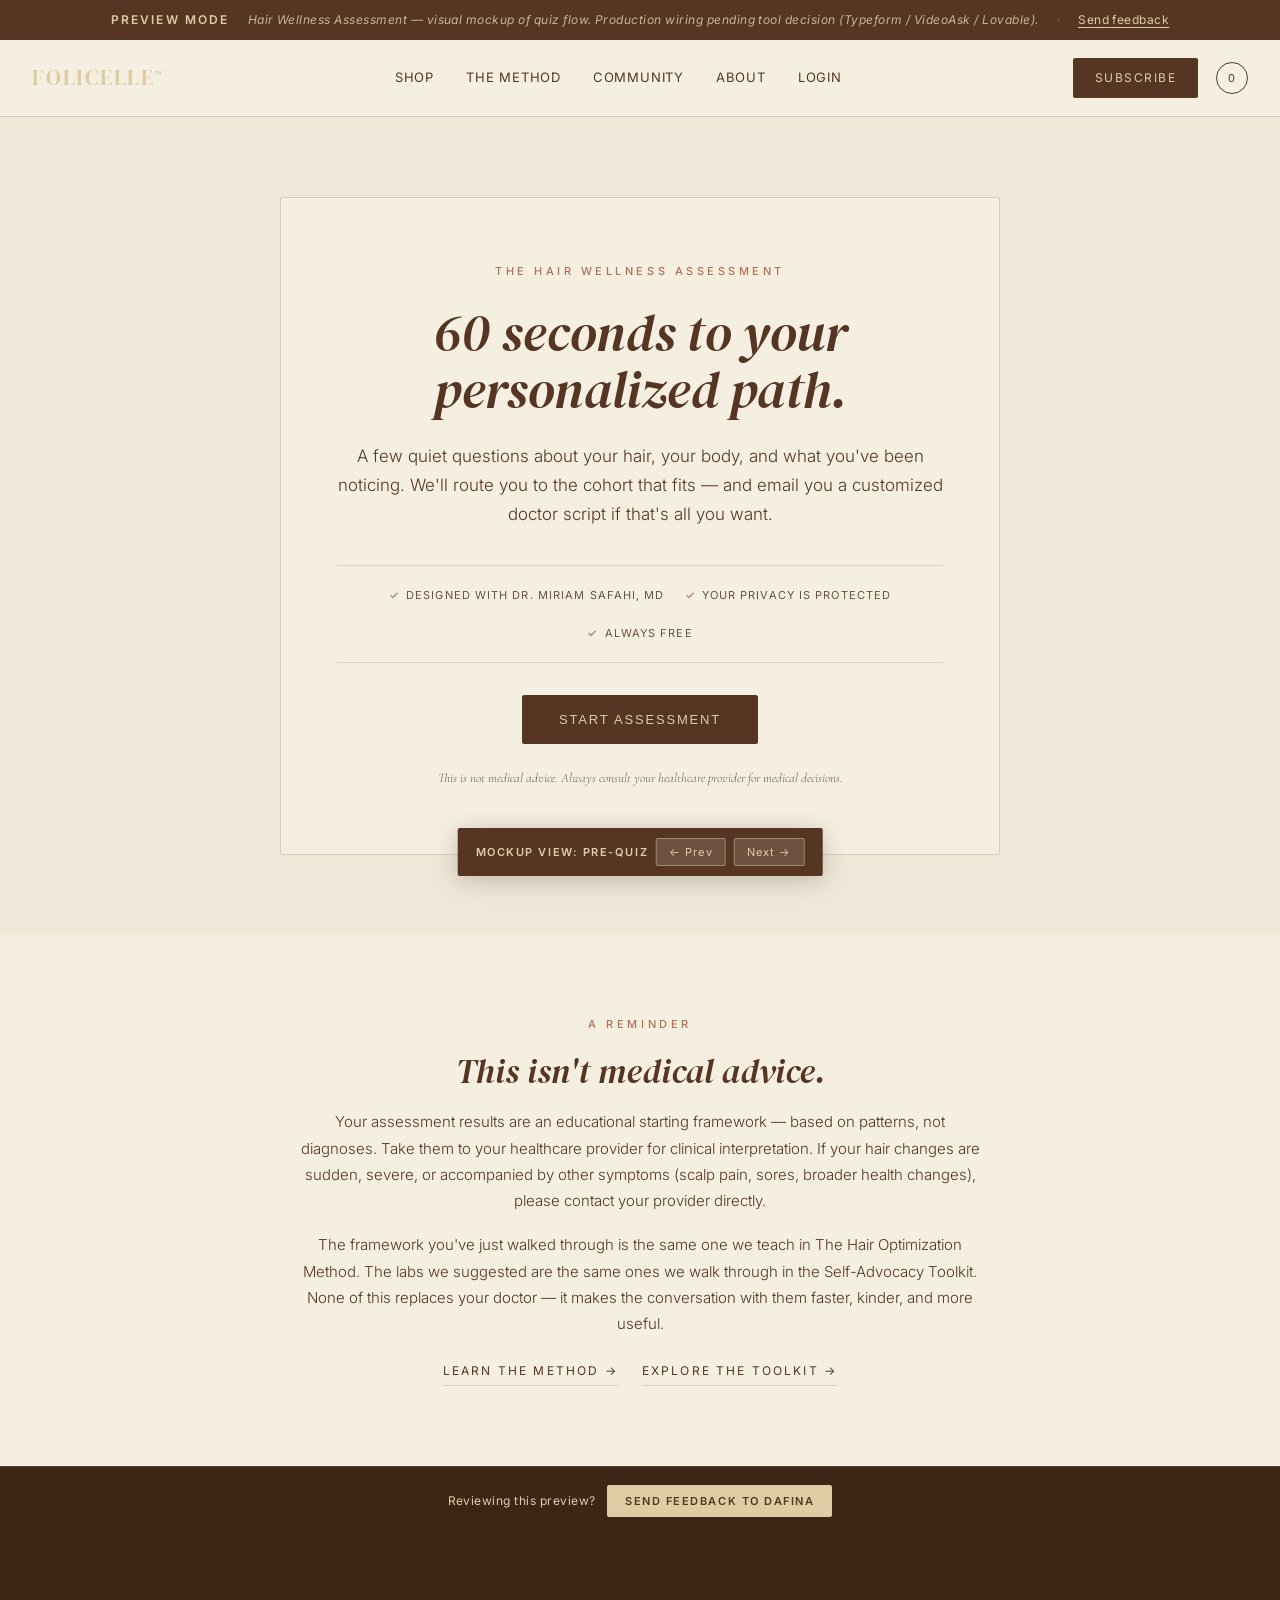
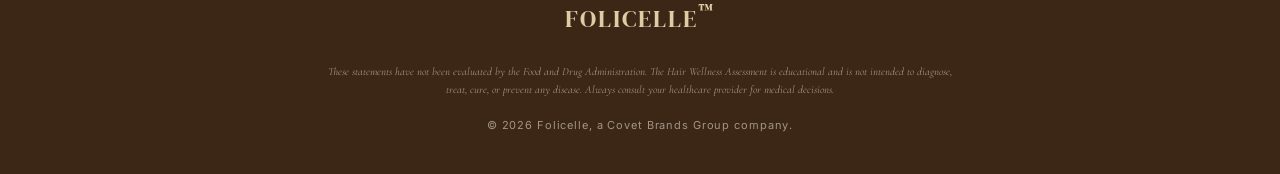
==== assessment/index.html @ e688ecc3 "Add 4 platform pages + wire navigation New pages (subdirectory structure): - /community/ — The Cohor" ====
<!DOCTYPE html>
<html lang="en">
<head>
<meta charset="UTF-8">
<meta name="viewport" content="width=device-width, initial-scale=1.0">
<title>Folicelle — Hair Wellness Assessment</title>
<meta name="description" content="60 seconds to your personalized hair wellness path. Designed with Dr. Miriam Safahi, board-certified dermatologist.">
<meta name="robots" content="noindex, nofollow, noarchive, nosnippet">
<link rel="preconnect" href="https://fonts.googleapis.com">
<link rel="preconnect" href="https://fonts.gstatic.com" crossorigin>
<link href="https://fonts.googleapis.com/css2?family=Cormorant+Garamond:ital,wght@0,300;0,400;0,500;0,600;1,300;1,400;1,500&family=DM+Serif+Display:ital@0;1&family=Inter:wght@300;400;500;600&display=swap" rel="stylesheet">
<link rel="stylesheet" href="../css/prototype.css">
<style>
:root {
  --brown:#563622; --terracotta:#AF7153; --ancestral-gold:#DECCA5;
  --moss-green:#9A9762; --moss-deep:#7E7B4E; --cream:#F5EFE2;
  --cream-soft:#EFE8D8; --gold-light:#ECDFC0; --brown-deep:#3C2616;
  --line:rgba(86,54,34,0.18);
  --display:'DM Serif Display','Canela',Georgia,serif;
  --serif:'Cormorant Garamond','Canela',Georgia,serif;
  --sans:'Inter','Apercu Pro',-apple-system,system-ui,sans-serif;
}
*{box-sizing:border-box;margin:0;padding:0;}
html{scroll-behavior:smooth;}
body{font-family:var(--sans);font-weight:400;font-size:16px;line-height:1.65;color:var(--brown);background:var(--cream);-webkit-font-smoothing:antialiased;}
img{max-width:100%;height:auto;display:block;}
.container{max-width:1280px;margin:0 auto;padding:0 32px;}
.container-narrow{max-width:920px;margin:0 auto;padding:0 32px;}

.nav{position:sticky;top:0;z-index:100;background:var(--cream);border-bottom:1px solid var(--line);padding:18px 0;}
.nav-inner{display:flex;align-items:center;justify-content:space-between;max-width:1280px;margin:0 auto;padding:0 32px;}
.nav-wordmark{font-family:var(--display);font-size:22px;letter-spacing:0.08em;color:var(--ancestral-gold);text-transform:uppercase;text-decoration:none;}
.nav-wordmark sup{font-size:9px;vertical-align:super;}
.nav-links{display:flex;gap:32px;}
.nav-links a{color:var(--brown);text-decoration:none;font-size:13px;letter-spacing:0.06em;text-transform:uppercase;}
.nav-links a:hover{color:var(--terracotta);}
.nav-right{display:flex;gap:18px;align-items:center;}
.nav-cta{background:var(--brown);color:var(--ancestral-gold);padding:10px 22px;border-radius:2px;font-size:12px;letter-spacing:0.12em;text-transform:uppercase;text-decoration:none;}
.nav-cta:hover{background:var(--terracotta);}
.nav-cart{width:32px;height:32px;border:1px solid var(--brown);border-radius:50%;display:flex;align-items:center;justify-content:center;font-size:11px;color:var(--brown);text-decoration:none;}
@media (max-width:880px){.nav-links{display:none;}}

.btn-primary{background:var(--brown);color:var(--ancestral-gold);padding:16px 36px;border-radius:2px;font-size:13px;letter-spacing:0.14em;text-transform:uppercase;text-decoration:none;font-weight:500;transition:all 0.25s;display:inline-block;border:1px solid var(--brown);cursor:pointer;}
.btn-primary:hover{background:var(--terracotta);border-color:var(--terracotta);}
.btn-primary:disabled{opacity:0.4;cursor:not-allowed;background:var(--brown);}
.btn-secondary{background:transparent;color:var(--brown);padding:16px 30px;border-radius:2px;font-size:13px;letter-spacing:0.14em;text-transform:uppercase;text-decoration:none;font-weight:500;border:1px solid var(--brown);transition:all 0.25s;display:inline-block;cursor:pointer;}
.btn-secondary:hover{background:var(--brown);color:var(--ancestral-gold);}

/* MOCKUP NOTE */
.mockup-note-pill{background:rgba(175,113,83,0.12);border:1px dashed var(--terracotta);padding:10px 16px;font-family:var(--sans);font-size:11px;letter-spacing:0.12em;text-transform:uppercase;color:var(--terracotta);text-align:center;margin:24px auto;max-width:680px;border-radius:2px;}

/* PRE-QUIZ LANDING */
.intro{
  min-height:calc(100vh - 200px);
  background:var(--cream-soft);
  display:flex;align-items:center;justify-content:center;
  padding:80px 32px;
}
.intro-card{
  max-width:720px;text-align:center;
  background:var(--cream);
  border:1px solid var(--line);
  padding:64px 56px;
  border-radius:2px;
}
.intro-eyebrow{font-family:var(--sans);font-size:11px;letter-spacing:0.32em;text-transform:uppercase;color:var(--terracotta);font-weight:500;margin-bottom:24px;}
.intro-headline{font-family:var(--display);font-style:italic;font-size:clamp(34px,4.5vw,52px);line-height:1.1;color:var(--brown);margin-bottom:24px;font-weight:400;}
.intro-sub{font-size:17px;line-height:1.7;color:var(--brown);font-weight:300;margin-bottom:36px;}
.intro-trust{display:flex;gap:20px;justify-content:center;flex-wrap:wrap;margin:32px 0;padding:20px 0;border-top:1px solid var(--line);border-bottom:1px solid var(--line);font-family:var(--sans);font-size:11px;letter-spacing:0.1em;color:var(--brown);opacity:0.85;text-transform:uppercase;}
.intro-trust span{display:flex;align-items:center;gap:6px;}
.intro-trust span::before{content:"✓";color:var(--terracotta);font-weight:600;}
.intro-disclaimer{font-family:var(--serif);font-style:italic;font-size:13px;color:var(--brown);opacity:0.7;margin-top:24px;}
@media (max-width:720px){.intro-card{padding:48px 28px;}}

/* QUIZ — STATES */
.quiz{background:var(--cream-soft);min-height:100vh;padding:60px 32px;display:none;}
.quiz.active{display:flex;align-items:flex-start;justify-content:center;}
.quiz-card{
  max-width:780px;width:100%;
  background:var(--cream);
  border:1px solid var(--line);
  padding:48px 56px;
  border-radius:2px;
}
.quiz-progress{display:flex;justify-content:space-between;align-items:center;margin-bottom:36px;font-family:var(--sans);font-size:11px;letter-spacing:0.18em;text-transform:uppercase;color:var(--brown);opacity:0.75;}
.quiz-progress-bar{flex:1;margin:0 16px;height:2px;background:var(--line);position:relative;}
.quiz-progress-fill{position:absolute;left:0;top:0;bottom:0;background:var(--terracotta);transition:width 0.4s ease;}
.quiz-question{font-family:var(--display);font-style:italic;font-size:clamp(24px,3vw,32px);line-height:1.25;color:var(--brown);margin-bottom:32px;font-weight:400;}
.quiz-helper{font-family:var(--serif);font-style:italic;font-size:14px;color:var(--brown);opacity:0.7;margin-top:-20px;margin-bottom:32px;}
.quiz-options{display:flex;flex-direction:column;gap:10px;margin-bottom:36px;}
.quiz-option{display:flex;align-items:flex-start;gap:14px;padding:16px 20px;border:1px solid var(--line);border-radius:2px;cursor:pointer;transition:all 0.2s;background:var(--cream-soft);font-size:15px;line-height:1.5;color:var(--brown);font-weight:400;}
.quiz-option:hover{border-color:var(--brown);background:var(--cream);}
.quiz-option.selected{border:2px solid var(--brown);background:var(--cream);font-weight:500;padding:15px 19px;}
.quiz-option-marker{width:18px;height:18px;border:1px solid var(--brown);flex-shrink:0;margin-top:3px;border-radius:50%;position:relative;}
.quiz-option.multi .quiz-option-marker{border-radius:2px;}
.quiz-option.selected .quiz-option-marker::after{content:"";position:absolute;inset:3px;background:var(--brown);border-radius:50%;}
.quiz-option.multi.selected .quiz-option-marker::after{border-radius:1px;}
.quiz-actions{display:flex;justify-content:space-between;gap:16px;}
.quiz-input-row{display:flex;flex-direction:column;gap:14px;margin-bottom:24px;}
.quiz-input{padding:14px 18px;border:1px solid var(--line);background:var(--cream-soft);font-family:var(--sans);font-size:15px;color:var(--brown);border-radius:2px;}
.quiz-input:focus{outline:none;border-color:var(--brown);background:var(--cream);}
.quiz-checkbox{display:flex;align-items:flex-start;gap:10px;font-family:var(--serif);font-style:italic;font-size:14px;color:var(--brown);opacity:0.85;}
.quiz-privacy{font-family:var(--serif);font-style:italic;font-size:13px;color:var(--brown);opacity:0.7;text-align:center;margin-top:24px;}
@media (max-width:720px){.quiz-card{padding:36px 28px;}.quiz-actions{flex-direction:column-reverse;}.quiz-actions .btn-primary,.quiz-actions .btn-secondary{width:100%;text-align:center;}}

/* QUIZ STATE NAV CONTROLS — for mockup, show all states stacked */
.state-nav{position:fixed;bottom:24px;left:50%;transform:translateX(-50%);background:var(--brown);color:var(--ancestral-gold);padding:10px 18px;border-radius:2px;font-family:var(--sans);font-size:11px;letter-spacing:0.14em;text-transform:uppercase;z-index:300;display:flex;gap:8px;align-items:center;box-shadow:0 4px 24px rgba(60,38,22,0.25);}
.state-nav button{background:rgba(245,239,226,0.15);border:1px solid rgba(245,239,226,0.35);color:var(--ancestral-gold);font-family:var(--sans);font-size:11px;letter-spacing:0.1em;padding:6px 12px;cursor:pointer;border-radius:2px;}
.state-nav button:hover{background:var(--ancestral-gold);color:var(--brown);}
.state-nav .state-label{font-weight:600;}

/* RESULTS STATE */
.results{background:var(--cream-soft);min-height:100vh;padding:80px 32px;display:none;}
.results.active{display:block;}
.results-inner{max-width:920px;margin:0 auto;}
.results-eyebrow{font-family:var(--sans);font-size:11px;letter-spacing:0.32em;text-transform:uppercase;color:var(--terracotta);font-weight:500;margin-bottom:24px;text-align:center;}
.results-greeting{font-family:var(--display);font-style:italic;font-size:clamp(34px,4.5vw,52px);line-height:1.1;color:var(--brown);text-align:center;margin-bottom:24px;font-weight:400;}
.results-intro{font-size:17px;line-height:1.7;color:var(--brown);font-weight:300;text-align:center;margin-bottom:48px;max-width:680px;margin-left:auto;margin-right:auto;}

.results-section{background:var(--cream);border:1px solid var(--line);padding:36px 40px;margin-bottom:24px;border-radius:2px;}
.results-section-label{font-family:var(--sans);font-size:11px;letter-spacing:0.24em;text-transform:uppercase;color:var(--terracotta);font-weight:500;margin-bottom:14px;}
.results-contributors{display:flex;flex-direction:column;gap:14px;}
.contributor-row{display:flex;justify-content:space-between;align-items:center;padding:14px 0;border-bottom:1px dashed var(--line);}
.contributor-row:last-child{border-bottom:none;}
.contributor-name{font-family:var(--display);font-size:18px;color:var(--brown);font-weight:400;}
.contributor-rank{font-family:var(--serif);font-style:italic;font-size:14px;color:var(--brown);opacity:0.75;}
.contributor-bar{flex:1;height:4px;background:var(--line);margin:0 24px;position:relative;border-radius:2px;}
.contributor-fill{position:absolute;left:0;top:0;bottom:0;background:var(--terracotta);border-radius:2px;}

.results-cohort{background:var(--moss-green);color:var(--cream);text-align:center;padding:40px;}
.results-cohort .results-section-label{color:var(--ancestral-gold);}
.results-cohort h3{font-family:var(--display);font-style:italic;font-size:clamp(28px,3.2vw,40px);color:var(--cream);margin-bottom:12px;font-weight:400;}
.results-cohort p{font-size:15px;line-height:1.7;color:var(--cream);opacity:0.95;font-weight:300;max-width:520px;margin:0 auto;}

.results-protocol h3{font-family:var(--display);font-size:24px;color:var(--brown);margin-bottom:8px;font-weight:400;}
.results-protocol p{font-size:15px;line-height:1.7;color:var(--brown);font-weight:300;margin-bottom:14px;}
.results-labs{margin-top:18px;padding-top:18px;border-top:1px solid var(--line);}
.results-labs ul{list-style:none;}
.results-labs li{padding:8px 0;font-size:14px;color:var(--brown);font-weight:300;display:flex;gap:14px;align-items:flex-start;}
.results-labs li::before{content:"—";color:var(--terracotta);font-weight:500;flex-shrink:0;}

.results-ctas{display:grid;grid-template-columns:1fr 1fr 1fr;gap:14px;margin-top:32px;}
.results-cta-card{background:var(--cream);border:1px solid var(--line);padding:28px 24px;text-align:center;border-radius:2px;display:flex;flex-direction:column;}
.results-cta-card.featured{background:var(--brown);color:var(--ancestral-gold);}
.results-cta-card.featured h4,
.results-cta-card.featured p{color:var(--ancestral-gold);}
.results-cta-card.featured .results-cta-btn{border-color:var(--ancestral-gold);color:var(--ancestral-gold);}
.results-cta-card.featured .results-cta-btn:hover{background:var(--ancestral-gold);color:var(--brown);}
.results-cta-card h4{font-family:var(--display);font-size:18px;color:var(--brown);margin-bottom:8px;font-weight:400;line-height:1.2;}
.results-cta-card p{font-family:var(--serif);font-style:italic;font-size:13px;color:var(--brown);opacity:0.85;line-height:1.5;flex-grow:1;margin-bottom:18px;}
.results-cta-btn{display:inline-block;font-size:11px;letter-spacing:0.14em;text-transform:uppercase;text-decoration:none;padding:11px 18px;border:1px solid var(--brown);color:var(--brown);font-weight:500;transition:all 0.25s;}
.results-cta-btn:hover{background:var(--brown);color:var(--ancestral-gold);}
@media (max-width:880px){.results-ctas{grid-template-columns:1fr;}}

/* TRUST/EDUCATION FOOTER */
.below-fold{background:var(--cream);padding:80px 32px;text-align:center;}
.below-fold-inner{max-width:680px;margin:0 auto;}
.below-fold .section-eyebrow{font-family:var(--sans);font-size:11px;letter-spacing:0.32em;text-transform:uppercase;color:var(--terracotta);font-weight:500;margin-bottom:18px;}
.below-fold h3{font-family:var(--display);font-style:italic;font-size:clamp(24px,2.8vw,34px);color:var(--brown);margin-bottom:18px;font-weight:400;line-height:1.2;}
.below-fold p{font-size:15px;line-height:1.75;color:var(--brown);font-weight:300;margin-bottom:18px;}
.below-fold-links{display:flex;gap:24px;justify-content:center;margin-top:24px;flex-wrap:wrap;}
.below-fold-links a{font-size:12px;letter-spacing:0.18em;text-transform:uppercase;color:var(--brown);text-decoration:none;border-bottom:1px solid var(--line);padding-bottom:4px;}
.below-fold-links a:hover{color:var(--terracotta);border-color:var(--terracotta);}

/* FOOTER */
.footer{background:var(--brown-deep);color:var(--cream);padding:60px 0 40px;text-align:center;}
.footer-wordmark{font-family:var(--display);font-size:24px;letter-spacing:0.08em;color:var(--ancestral-gold);text-transform:uppercase;text-decoration:none;}
.footer-disclaimer{font-family:var(--serif);font-style:italic;font-size:11px;line-height:1.6;color:var(--cream);opacity:0.55;max-width:700px;margin:24px auto 0;padding:0 32px;}
.footer-meta{font-family:var(--sans);font-size:11px;letter-spacing:0.08em;color:var(--cream);opacity:0.55;margin-top:18px;}

/* All quiz states render but only one visible at a time */
[data-state]{display:none;}
[data-state].active{display:flex;}
</style>
</head>
<body>

<div class="preview-banner">
  <strong>Preview Mode</strong>
  <em>Hair Wellness Assessment — visual mockup of quiz flow. Production wiring pending tool decision (Typeform / VideoAsk / Lovable).</em>
  <span class="pb-divider">·</span>
  <a href="mailto:dafina@covetandmane.com?subject=Folicelle%20Preview%20Feedback%20%E2%80%94%20Assessment&body=Page%3A%20Assessment%0A%0AYour%20feedback%3A%0A">Send feedback</a>
</div>

<nav class="nav">
  <div class="nav-inner">
    <a href="../index.html" class="nav-wordmark">FOLICELLE<sup>™</sup></a>
    <div class="nav-links">
      <a href="../product/foundation.html">Shop</a>
      <a href="../method.html">The Method</a>
      <a href="../community/">Community</a>
      <a href="../coming-soon.html">About</a>
      <a href="../coming-soon.html">Login</a>
    </div>
    <button class="nav-hamburger" aria-label="Open menu"><span></span><span></span><span></span></button>
    <div class="nav-right">
      <a href="../product/foundation.html" class="nav-cta">Subscribe</a>
      <a href="../coming-soon.html" class="nav-cart">0</a>
    </div>
  </div>
</nav>

<div class="mobile-menu-overlay"></div>
<div class="mobile-menu" role="navigation" aria-label="Mobile menu">
  <button class="mobile-menu-close" aria-label="Close menu">×</button>
  <a href="../product/foundation.html">Shop</a>
  <a href="../method.html">The Method</a>
  <a href="../community/">Community</a>
  <a href="../toolkit/">Toolkit</a>
  <a href="../care-network/">Care Network</a>
  <a href="../coming-soon.html">About</a>
  <a href="../coming-soon.html">Login</a>
  <a href="../product/foundation.html" class="mobile-menu-cta">Subscribe</a>
</div>

<!-- STATE 0: PRE-QUIZ LANDING -->
<section class="intro active" data-state="0">
  <div class="intro-card">
    <div class="intro-eyebrow">The Hair Wellness Assessment</div>
    <h1 class="intro-headline">60 seconds to your<br>personalized path.</h1>
    <p class="intro-sub">
      A few quiet questions about your hair, your body, and what you've been noticing. We'll route you to the cohort that fits — and email you a customized doctor script if that's all you want.
    </p>
    <div class="intro-trust">
      <span>Designed with Dr. Miriam Safahi, MD</span>
      <span>Your privacy is protected</span>
      <span>Always free</span>
    </div>
    <button class="btn-primary" onclick="goToState(1)">Start Assessment</button>
    <p class="intro-disclaimer">
      This is not medical advice. Always consult your healthcare provider for medical decisions.
    </p>
  </div>
</section>

<!-- QUIZ STATES 1–8 -->
<section class="quiz" data-state="1">
  <div class="quiz-card">
    <div class="quiz-progress">
      <span>Question 1 of 8</span>
      <div class="quiz-progress-bar"><div class="quiz-progress-fill" style="width:12.5%;"></div></div>
      <span>Multi-select</span>
    </div>
    <h2 class="quiz-question">What concerns you most about your hair right now?</h2>
    <p class="quiz-helper">Select all that apply.</p>
    <div class="quiz-options">
      <label class="quiz-option multi"><span class="quiz-option-marker"></span>Shedding more than usual</label>
      <label class="quiz-option multi"><span class="quiz-option-marker"></span>Thinner overall density</label>
      <label class="quiz-option multi"><span class="quiz-option-marker"></span>Slow growth</label>
      <label class="quiz-option multi"><span class="quiz-option-marker"></span>Breakage</label>
      <label class="quiz-option multi"><span class="quiz-option-marker"></span>Graying</label>
      <label class="quiz-option multi"><span class="quiz-option-marker"></span>Texture change</label>
      <label class="quiz-option multi"><span class="quiz-option-marker"></span>All of the above</label>
    </div>
    <div class="quiz-actions">
      <button class="btn-secondary" onclick="goToState(0)">← Back</button>
      <button class="btn-primary" onclick="goToState(2)">Next →</button>
    </div>
  </div>
</section>

<section class="quiz" data-state="2">
  <div class="quiz-card">
    <div class="quiz-progress">
      <span>Question 2 of 8</span>
      <div class="quiz-progress-bar"><div class="quiz-progress-fill" style="width:25%;"></div></div>
      <span>Single-select</span>
    </div>
    <h2 class="quiz-question">When did you first notice these changes?</h2>
    <div class="quiz-options">
      <label class="quiz-option"><span class="quiz-option-marker"></span>Last few weeks</label>
      <label class="quiz-option"><span class="quiz-option-marker"></span>Last few months</label>
      <label class="quiz-option"><span class="quiz-option-marker"></span>6 months to 1 year</label>
      <label class="quiz-option"><span class="quiz-option-marker"></span>1–2 years</label>
      <label class="quiz-option"><span class="quiz-option-marker"></span>More than 2 years</label>
    </div>
    <div class="quiz-actions">
      <button class="btn-secondary" onclick="goToState(1)">← Back</button>
      <button class="btn-primary" onclick="goToState(3)">Next →</button>
    </div>
  </div>
</section>

<section class="quiz" data-state="3">
  <div class="quiz-card">
    <div class="quiz-progress">
      <span>Question 3 of 8</span>
      <div class="quiz-progress-bar"><div class="quiz-progress-fill" style="width:37.5%;"></div></div>
      <span>Multi-select</span>
    </div>
    <h2 class="quiz-question">Are any of these life events recent for you?</h2>
    <p class="quiz-helper">Select all that apply.</p>
    <div class="quiz-options">
      <label class="quiz-option multi"><span class="quiz-option-marker"></span>Postpartum (within last 18 months)</label>
      <label class="quiz-option multi"><span class="quiz-option-marker"></span>Started or am on a GLP-1 medication (Ozempic, Wegovy, Zepbound, Mounjaro)</label>
      <label class="quiz-option multi"><span class="quiz-option-marker"></span>Started, stopped, or changed hormonal medication (HRT, birth control)</label>
      <label class="quiz-option multi"><span class="quiz-option-marker"></span>Significant weight loss</label>
      <label class="quiz-option multi"><span class="quiz-option-marker"></span>Major life stress event</label>
      <label class="quiz-option multi"><span class="quiz-option-marker"></span>Diagnosed thyroid or hormonal condition</label>
      <label class="quiz-option multi"><span class="quiz-option-marker"></span>None of the above</label>
    </div>
    <div class="quiz-actions">
      <button class="btn-secondary" onclick="goToState(2)">← Back</button>
      <button class="btn-primary" onclick="goToState(4)">Next →</button>
    </div>
  </div>
</section>

<section class="quiz" data-state="4">
  <div class="quiz-card">
    <div class="quiz-progress">
      <span>Question 4 of 8</span>
      <div class="quiz-progress-bar"><div class="quiz-progress-fill" style="width:50%;"></div></div>
      <span>Single-select</span>
    </div>
    <h2 class="quiz-question">How would you describe your typical sleep?</h2>
    <div class="quiz-options">
      <label class="quiz-option"><span class="quiz-option-marker"></span>Rarely sleep well — 5 hours or less most nights</label>
      <label class="quiz-option"><span class="quiz-option-marker"></span>Sleep is interrupted, often broken</label>
      <label class="quiz-option"><span class="quiz-option-marker"></span>Mostly okay, occasional rough nights</label>
      <label class="quiz-option"><span class="quiz-option-marker"></span>Sleep well most nights</label>
      <label class="quiz-option"><span class="quiz-option-marker"></span>Sleep deeply and consistently</label>
    </div>
    <div class="quiz-actions">
      <button class="btn-secondary" onclick="goToState(3)">← Back</button>
      <button class="btn-primary" onclick="goToState(5)">Next →</button>
    </div>
  </div>
</section>

<section class="quiz" data-state="5">
  <div class="quiz-card">
    <div class="quiz-progress">
      <span>Question 5 of 8</span>
      <div class="quiz-progress-bar"><div class="quiz-progress-fill" style="width:62.5%;"></div></div>
      <span>Multi-select</span>
    </div>
    <h2 class="quiz-question">Have you had any of these labs tested in the last 12 months?</h2>
    <p class="quiz-helper">Select all that apply.</p>
    <div class="quiz-options">
      <label class="quiz-option multi"><span class="quiz-option-marker"></span>Ferritin</label>
      <label class="quiz-option multi"><span class="quiz-option-marker"></span>Full thyroid panel (TSH, free T3, free T4)</label>
      <label class="quiz-option multi"><span class="quiz-option-marker"></span>Vitamin D</label>
      <label class="quiz-option multi"><span class="quiz-option-marker"></span>Vitamin B12</label>
      <label class="quiz-option multi"><span class="quiz-option-marker"></span>Hormone panel</label>
      <label class="quiz-option multi"><span class="quiz-option-marker"></span>I haven't had recent labs</label>
    </div>
    <div class="quiz-actions">
      <button class="btn-secondary" onclick="goToState(4)">← Back</button>
      <button class="btn-primary" onclick="goToState(6)">Next →</button>
    </div>
  </div>
</section>

<section class="quiz" data-state="6">
  <div class="quiz-card">
    <div class="quiz-progress">
      <span>Question 6 of 8</span>
      <div class="quiz-progress-bar"><div class="quiz-progress-fill" style="width:75%;"></div></div>
      <span>Single-select</span>
    </div>
    <h2 class="quiz-question">What's your current relationship with hair supplements?</h2>
    <div class="quiz-options">
      <label class="quiz-option"><span class="quiz-option-marker"></span>Never tried any</label>
      <label class="quiz-option"><span class="quiz-option-marker"></span>Tried biotin or generic, didn't help</label>
      <label class="quiz-option"><span class="quiz-option-marker"></span>Currently using Nutrafol or similar</label>
      <label class="quiz-option"><span class="quiz-option-marker"></span>Currently using something else</label>
      <label class="quiz-option"><span class="quiz-option-marker"></span>Open to trying</label>
    </div>
    <div class="quiz-actions">
      <button class="btn-secondary" onclick="goToState(5)">← Back</button>
      <button class="btn-primary" onclick="goToState(7)">Next →</button>
    </div>
  </div>
</section>

<section class="quiz" data-state="7">
  <div class="quiz-card">
    <div class="quiz-progress">
      <span>Question 7 of 8</span>
      <div class="quiz-progress-bar"><div class="quiz-progress-fill" style="width:87.5%;"></div></div>
      <span>Multi-select</span>
    </div>
    <h2 class="quiz-question">What feels most important to you in a hair wellness approach?</h2>
    <p class="quiz-helper">Select all that apply.</p>
    <div class="quiz-options">
      <label class="quiz-option multi"><span class="quiz-option-marker"></span>Backed by medical expertise</label>
      <label class="quiz-option multi"><span class="quiz-option-marker"></span>Educational, helps me understand my body</label>
      <label class="quiz-option multi"><span class="quiz-option-marker"></span>Built on natural and time-tested ingredients</label>
      <label class="quiz-option multi"><span class="quiz-option-marker"></span>Visible results within a reasonable timeline</label>
      <label class="quiz-option multi"><span class="quiz-option-marker"></span>Fits my lifestyle and budget</label>
    </div>
    <div class="quiz-actions">
      <button class="btn-secondary" onclick="goToState(6)">← Back</button>
      <button class="btn-primary" onclick="goToState(8)">Next →</button>
    </div>
  </div>
</section>

<section class="quiz" data-state="8">
  <div class="quiz-card">
    <div class="quiz-progress">
      <span>Question 8 of 8</span>
      <div class="quiz-progress-bar"><div class="quiz-progress-fill" style="width:100%;"></div></div>
      <span>Final step</span>
    </div>
    <h2 class="quiz-question">Where should we send your results?</h2>
    <p class="quiz-helper">Your results stay private. We never share your information.</p>
    <div class="quiz-input-row">
      <input type="text" class="quiz-input" placeholder="First name" />
      <input type="email" class="quiz-input" placeholder="Email address" />
      <label class="quiz-checkbox">
        <input type="checkbox" style="margin-top:3px;">
        I'd like to receive Folicelle updates (occasional, opt-out anytime)
      </label>
    </div>
    <div class="quiz-actions">
      <button class="btn-secondary" onclick="goToState(7)">← Back</button>
      <button class="btn-primary" onclick="goToState('results')">See My Results →</button>
    </div>
    <p class="quiz-privacy">
      Your privacy is protected. We never share your answers. <br>
      <span style="opacity:0.85;">This assessment is educational and not a medical diagnosis.</span>
    </p>
  </div>
</section>

<!-- RESULTS STATE -->
<section class="results" data-state="results">
  <div class="results-inner">
    <div class="results-eyebrow">Your personalized results</div>
    <h2 class="results-greeting">Here's what we'd suggest, [Name].</h2>
    <p class="results-intro">
      Based on what you told us, here's the path that fits where you are. This is a starting framework, not a diagnosis. Pair it with your healthcare provider's input.
    </p>

    <div class="mockup-note-pill">
      [Logic placeholder — final scoring rules to be designed with the chosen quiz tool]
    </div>

    <div class="results-section">
      <div class="results-section-label">Your likely contributors</div>
      <div class="results-contributors">
        <div class="contributor-row">
          <div class="contributor-name">Hormonal layer</div>
          <div class="contributor-bar"><div class="contributor-fill" style="width:78%;"></div></div>
          <div class="contributor-rank">High signal</div>
        </div>
        <div class="contributor-row">
          <div class="contributor-name">Nutritional layer</div>
          <div class="contributor-bar"><div class="contributor-fill" style="width:62%;"></div></div>
          <div class="contributor-rank">Moderate signal</div>
        </div>
        <div class="contributor-row">
          <div class="contributor-name">Stress &amp; sleep</div>
          <div class="contributor-bar"><div class="contributor-fill" style="width:48%;"></div></div>
          <div class="contributor-rank">Some signal</div>
        </div>
      </div>
    </div>

    <div class="results-section results-cohort">
      <div class="results-section-label">Your cohort match</div>
      <h3>The Perimenopause Path</h3>
      <p>You'll join women navigating the same hormonal shifts. Active threads, monthly Safahi office hours, founder presence weekly for the first 90 days.</p>
    </div>

    <div class="results-section results-protocol">
      <div class="results-section-label">Your recommended starting protocol</div>
      <h3>Folicelle Foundation · 90-day prepaid</h3>
      <p>Two gummies daily, with a meal. Includes Dr. Safahi's Hair Wellness Protocol PDF. Three to six months for the rhythm to show.</p>
      <div class="results-labs">
        <div class="results-section-label">Suggested labs to discuss with your doctor</div>
        <ul>
          <li>Ferritin — context: common contributor in women with hair changes</li>
          <li>Full thyroid panel (TSH, free T3, free T4) — context: TSH alone often misses subclinical patterns</li>
          <li>Sex hormone panel — context: relevant given peri-menopausal stage</li>
          <li>Vitamin D, 25-hydroxy — context: low D correlates with hair quality</li>
        </ul>
      </div>
    </div>

    <div class="results-ctas">
      <div class="results-cta-card featured">
        <h4>Start the Ritual</h4>
        <p>Folicelle Foundation 90-day prepaid · $61.30/mo effective · platform included</p>
        <a href="../product/foundation.html" class="results-cta-btn">Subscribe →</a>
      </div>
      <div class="results-cta-card">
        <h4>Start the Method</h4>
        <p>The Hair Optimization Method · $79 standalone · lifetime course access</p>
        <a href="../method.html" class="results-cta-btn">Get the Method →</a>
      </div>
      <div class="results-cta-card">
        <h4>Just send me the doctor script</h4>
        <p>Email-only · downloadable PDF · we'll send the customized request framework</p>
        <a href="#" onclick="alert('Mockup — email + script delivery wired in production.'); return false;" class="results-cta-btn">Send the Script →</a>
      </div>
    </div>
  </div>
</section>

<!-- BELOW THE FOLD — TRUST + EDUCATION -->
<section class="below-fold">
  <div class="below-fold-inner">
    <div class="section-eyebrow">A reminder</div>
    <h3>This isn't medical advice.</h3>
    <p>
      Your assessment results are an educational starting framework — based on patterns, not diagnoses. Take them to your healthcare provider for clinical interpretation. If your hair changes are sudden, severe, or accompanied by other symptoms (scalp pain, sores, broader health changes), please contact your provider directly.
    </p>
    <p>
      The framework you've just walked through is the same one we teach in The Hair Optimization Method. The labs we suggested are the same ones we walk through in the Self-Advocacy Toolkit. None of this replaces your doctor — it makes the conversation with them faster, kinder, and more useful.
    </p>
    <div class="below-fold-links">
      <a href="../method.html">Learn the Method →</a>
      <a href="../toolkit/">Explore the Toolkit →</a>
    </div>
  </div>
</section>

<div class="send-feedback-block">
  Reviewing this preview? <a href="mailto:dafina@covetandmane.com?subject=Folicelle%20Preview%20Feedback%20%E2%80%94%20Assessment&body=Page%3A%20Assessment%0A%0AYour%20feedback%3A%0A">Send feedback to Dafina</a>
</div>

<footer class="footer">
  <a href="../index.html" class="footer-wordmark">FOLICELLE<sup>™</sup></a>
  <p class="footer-disclaimer">
    These statements have not been evaluated by the Food and Drug Administration. The Hair Wellness Assessment is educational and is not intended to diagnose, treat, cure, or prevent any disease. Always consult your healthcare provider for medical decisions.
  </p>
  <div class="footer-meta">© 2026 Folicelle, a Covet Brands Group company.</div>
</footer>

<!-- MOCKUP STATE NAV -->
<div class="state-nav" id="stateNav">
  <span class="state-label" id="stateNavLabel">Mockup view: Pre-quiz</span>
  <button onclick="prevState()">← Prev</button>
  <button onclick="nextState()">Next →</button>
</div>

<script src="../js/prototype.js" defer></script>
<script>
const STATES = ['0', '1', '2', '3', '4', '5', '6', '7', '8', 'results'];
const LABELS = {
  '0': 'Pre-quiz',
  '1': 'Q1 of 8',
  '2': 'Q2 of 8',
  '3': 'Q3 of 8',
  '4': 'Q4 of 8',
  '5': 'Q5 of 8',
  '6': 'Q6 of 8',
  '7': 'Q7 of 8',
  '8': 'Q8 of 8',
  'results': 'Results'
};
let currentState = '0';

function goToState(state) {
  document.querySelectorAll('[data-state]').forEach(el => el.classList.remove('active'));
  const target = document.querySelector(`[data-state="${state}"]`);
  if (target) {
    target.classList.add('active');
    currentState = String(state);
    document.getElementById('stateNavLabel').textContent = 'Mockup view: ' + LABELS[currentState];
    window.scrollTo({ top: 0, behavior: 'smooth' });
  }
}
function nextState() {
  const idx = STATES.indexOf(currentState);
  if (idx < STATES.length - 1) goToState(STATES[idx + 1]);
}
function prevState() {
  const idx = STATES.indexOf(currentState);
  if (idx > 0) goToState(STATES[idx - 1]);
}

// Quiz option toggle (visual only)
document.querySelectorAll('.quiz-option').forEach(opt => {
  opt.addEventListener('click', (e) => {
    e.preventDefault();
    const isMulti = opt.classList.contains('multi');
    if (!isMulti) {
      // Single-select: clear siblings
      opt.parentElement.querySelectorAll('.quiz-option').forEach(o => o.classList.remove('selected'));
    }
    opt.classList.toggle('selected');
  });
});
</script>
</body>
</html>
---- css/prototype.css ----
/* ============================================================
   FOLICELLE PROTOTYPE — shared additions
   Layered on top of each page's own styles. Adds:
   - Preview banner (replaces dev-only mockup-note)
   - Mobile hamburger menu
   - Send Feedback link styling
   - Header scroll-shadow
   ============================================================ */

/* PREVIEW BANNER (replaces .mockup-note) */
.preview-banner {
  background: #563622; /* Brown */
  color: #DECCA5;       /* Ancestral Gold */
  padding: 10px 24px;
  font-family: 'Inter', sans-serif;
  font-size: 12px;
  letter-spacing: 0.04em;
  text-align: center;
  display: flex;
  align-items: center;
  justify-content: center;
  gap: 18px;
  flex-wrap: wrap;
  position: relative;
  z-index: 110;
}
.preview-banner strong { font-weight: 600; letter-spacing: 0.18em; text-transform: uppercase; }
.preview-banner em { font-style: italic; opacity: 0.85; }
.preview-banner a {
  color: #DECCA5;
  text-decoration: underline;
  text-underline-offset: 3px;
}
.preview-banner a:hover { color: #AF7153; /* Terracotta */ }
.preview-banner .pb-divider { opacity: 0.4; }
@media (max-width: 600px) {
  .preview-banner { font-size: 11px; padding: 10px 16px; gap: 8px; }
  .preview-banner .pb-divider { display: none; }
}

/* HEADER SCROLL SHADOW */
.nav.scrolled {
  box-shadow: 0 4px 20px rgba(86,54,34,0.08);
  transition: box-shadow 0.25s ease;
}

/* MOBILE HAMBURGER */
.nav-hamburger {
  display: none;
  width: 36px;
  height: 36px;
  background: none;
  border: 1px solid #563622;
  border-radius: 2px;
  cursor: pointer;
  padding: 0;
  align-items: center;
  justify-content: center;
  flex-direction: column;
  gap: 4px;
  margin-left: 14px;
  transition: all 0.2s;
}
.nav-hamburger:hover { background: #563622; }
.nav-hamburger:hover span { background: #DECCA5; }
.nav-hamburger span {
  display: block;
  width: 18px;
  height: 1.5px;
  background: #563622;
  transition: all 0.3s;
}
@media (max-width: 880px) {
  .nav-hamburger { display: flex; }
}

/* MOBILE MENU DRAWER */
.mobile-menu {
  position: fixed;
  top: 0; right: -100%;
  width: 86%;
  max-width: 380px;
  height: 100vh;
  background: #F5EFE2;
  z-index: 200;
  display: flex;
  flex-direction: column;
  padding: 64px 32px 32px;
  transition: right 0.35s ease;
  box-shadow: -8px 0 32px rgba(60,38,22,0.18);
}
.mobile-menu.open { right: 0; }

.mobile-menu-close {
  position: absolute;
  top: 16px; right: 18px;
  background: none;
  border: none;
  font-family: 'DM Serif Display', serif;
  font-size: 32px;
  color: #563622;
  cursor: pointer;
  line-height: 0.8;
  padding: 4px 12px;
}
.mobile-menu-close:hover { color: #AF7153; }

.mobile-menu a {
  display: block;
  padding: 18px 0;
  border-bottom: 1px solid rgba(86,54,34,0.18);
  font-family: 'Inter', sans-serif;
  font-size: 16px;
  letter-spacing: 0.06em;
  text-transform: uppercase;
  color: #563622;
  text-decoration: none;
}
.mobile-menu a:hover { color: #AF7153; }
.mobile-menu .mobile-menu-cta {
  margin-top: 32px;
  background: #563622;
  color: #DECCA5;
  text-align: center;
  border-radius: 2px;
  padding: 18px 24px;
  letter-spacing: 0.14em;
  border-bottom: none;
}
.mobile-menu .mobile-menu-cta:hover { background: #AF7153; color: #DECCA5; }

.mobile-menu-overlay {
  position: fixed;
  inset: 0;
  background: rgba(60,38,22,0.55);
  z-index: 199;
  opacity: 0;
  pointer-events: none;
  transition: opacity 0.3s;
}
.mobile-menu-overlay.open {
  opacity: 1;
  pointer-events: all;
}

/* PREVENT BODY SCROLL when menu open */
body.menu-open { overflow: hidden; }

/* SEND FEEDBACK FOOTER LINK */
.send-feedback-block {
  background: #3C2616; /* Brown Deep */
  color: #DECCA5;
  padding: 18px 32px;
  text-align: center;
  font-family: 'Inter', sans-serif;
  font-size: 12px;
  letter-spacing: 0.04em;
  border-top: 1px solid rgba(245,239,226,0.12);
}
.send-feedback-block a {
  display: inline-block;
  margin-left: 8px;
  background: #DECCA5;
  color: #563622;
  padding: 7px 18px;
  border-radius: 2px;
  text-decoration: none;
  font-weight: 600;
  letter-spacing: 0.14em;
  text-transform: uppercase;
  font-size: 11px;
  transition: all 0.2s;
}
.send-feedback-block a:hover { background: #AF7153; color: #F5EFE2; }
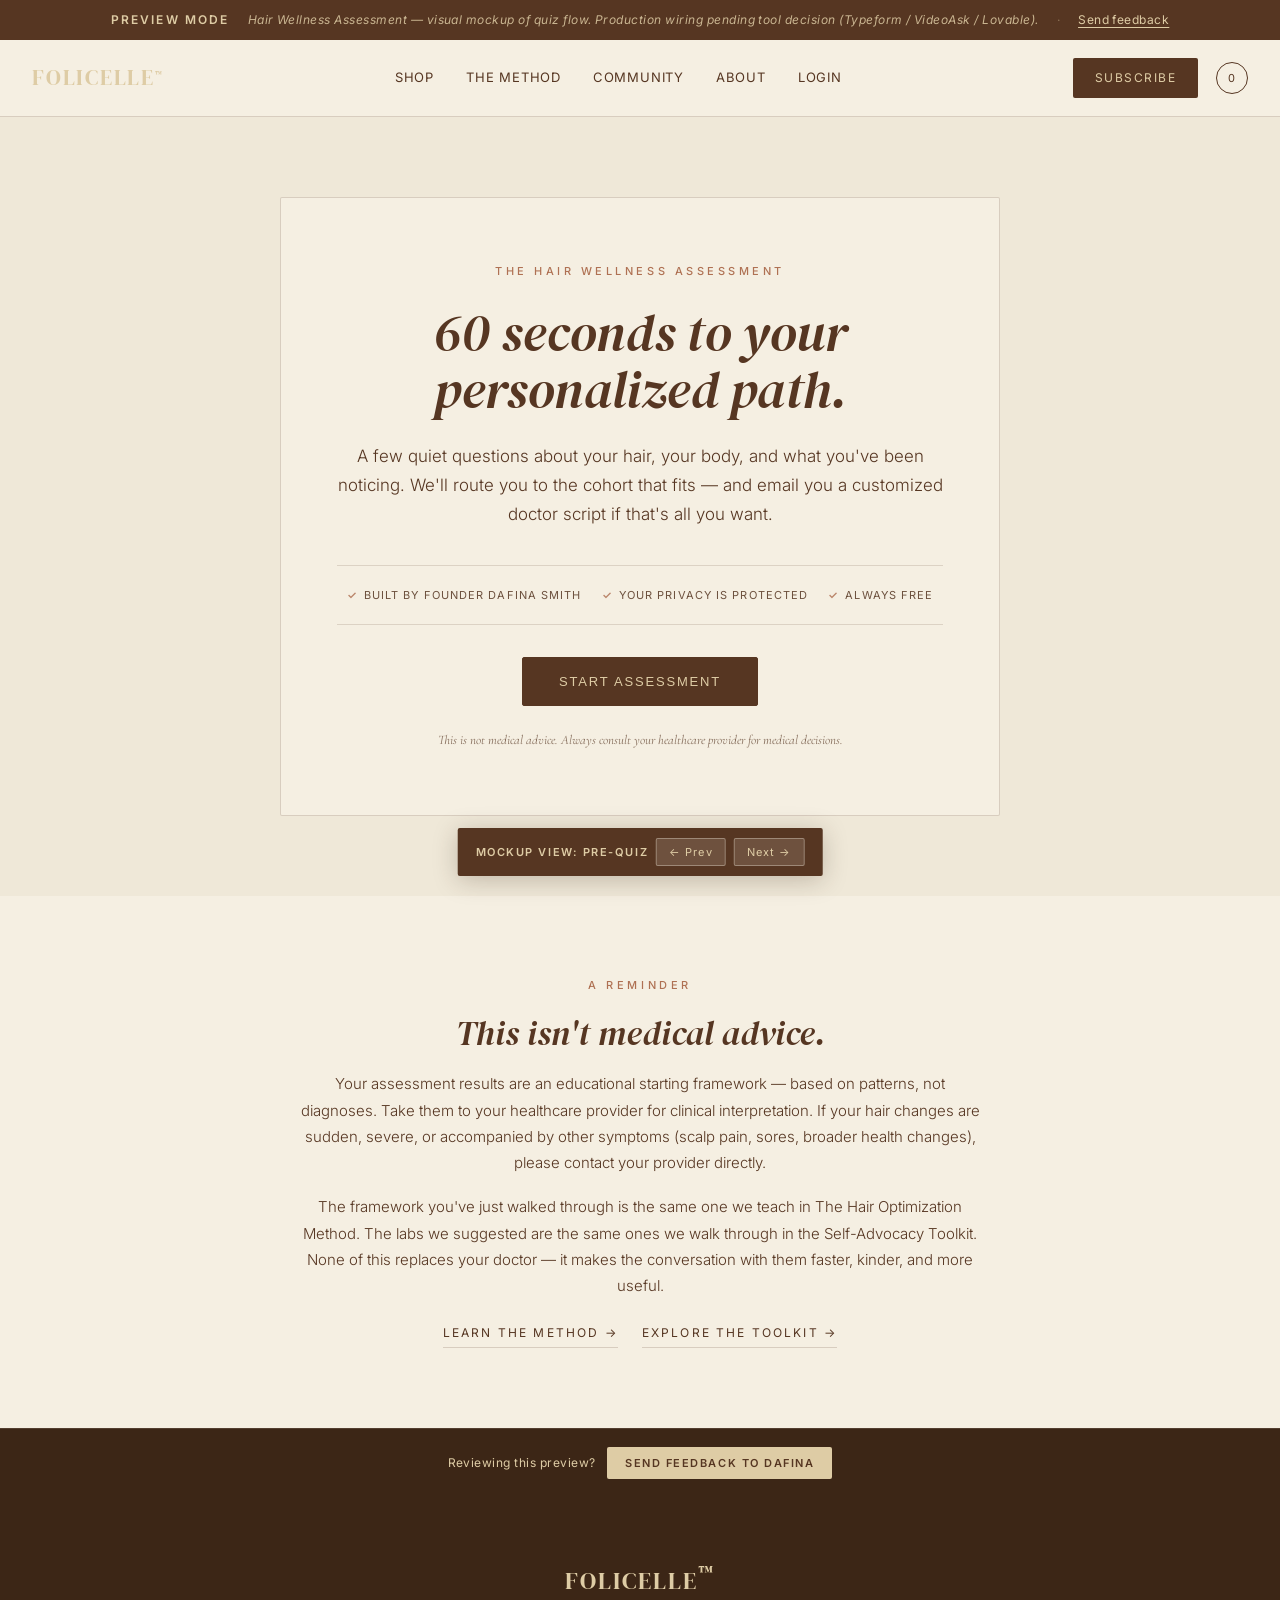
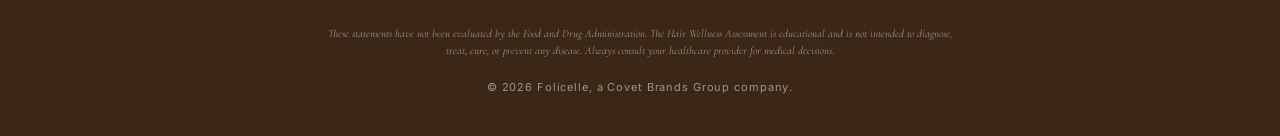
==== commit 770a4d3e: "Founder-fronted positioning update: Method, index, Foundation" ====
--- a/assessment/index.html
+++ b/assessment/index.html
@@ -4,7 +4,7 @@
 <meta charset="UTF-8">
 <meta name="viewport" content="width=device-width, initial-scale=1.0">
 <title>Folicelle — Hair Wellness Assessment</title>
-<meta name="description" content="60 seconds to your personalized hair wellness path. Designed with Dr. Miriam Safahi, board-certified dermatologist.">
+<meta name="description" content="60 seconds to your personalized hair wellness path. Built by founder Dafina Smith. Foundation's ingredients reviewed by Dr. Miriam Safahi, MD.">
 <meta name="robots" content="noindex, nofollow, noarchive, nosnippet">
 <link rel="preconnect" href="https://fonts.googleapis.com">
 <link rel="preconnect" href="https://fonts.gstatic.com" crossorigin>
@@ -222,7 +222,7 @@
       A few quiet questions about your hair, your body, and what you've been noticing. We'll route you to the cohort that fits — and email you a customized doctor script if that's all you want.
     </p>
     <div class="intro-trust">
-      <span>Designed with Dr. Miriam Safahi, MD</span>
+      <span>Built by founder Dafina Smith</span>
       <span>Your privacy is protected</span>
       <span>Always free</span>
     </div>
